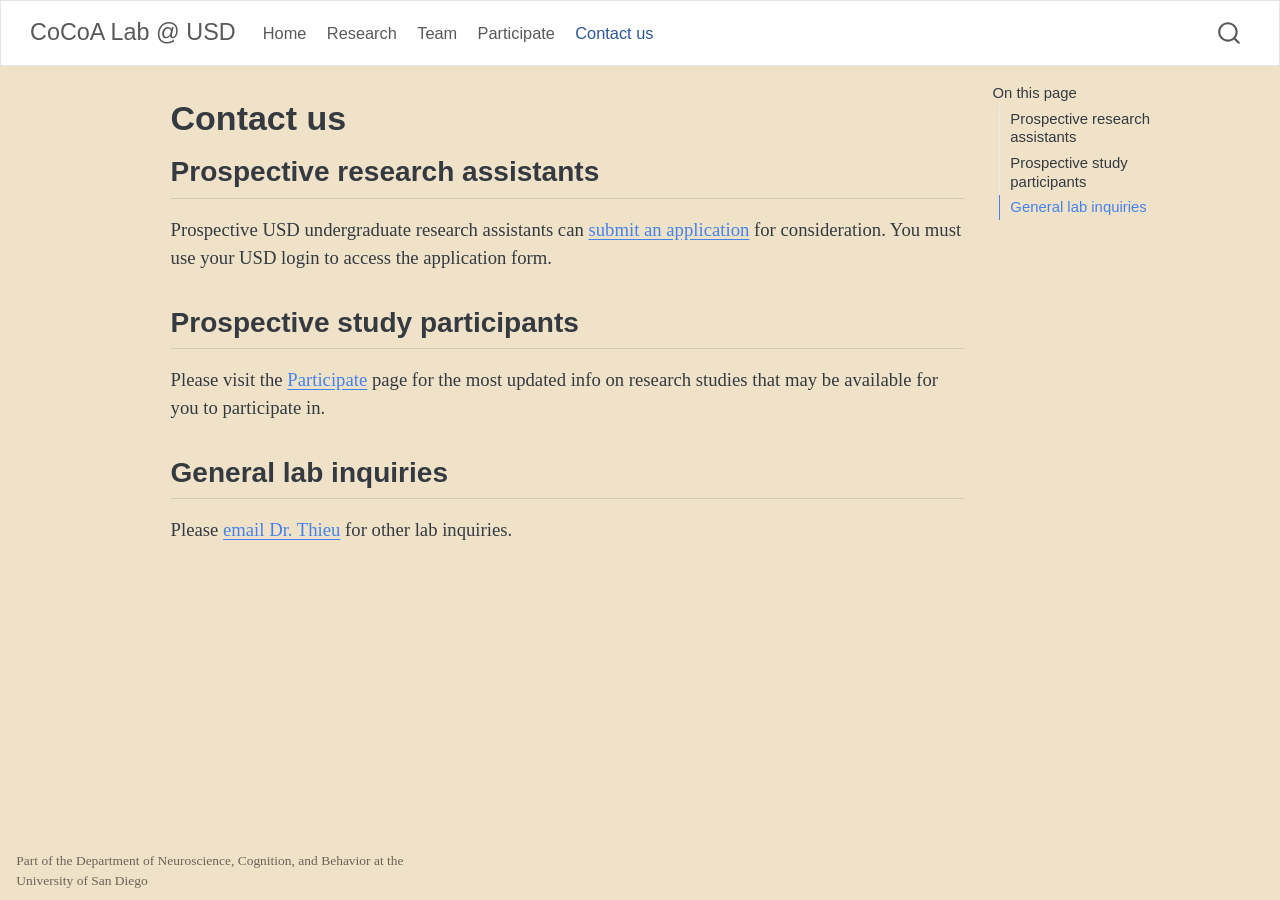
==== contact.html @ 2b6c4a7b "Built site for gh-pages" ====
<!DOCTYPE html>
<html xmlns="http://www.w3.org/1999/xhtml" lang="en" xml:lang="en"><head>

<meta charset="utf-8">
<meta name="generator" content="quarto-1.6.42">

<meta name="viewport" content="width=device-width, initial-scale=1.0, user-scalable=yes">


<title>Contact us – CoCoA Lab @ USD</title>
<style>
code{white-space: pre-wrap;}
span.smallcaps{font-variant: small-caps;}
div.columns{display: flex; gap: min(4vw, 1.5em);}
div.column{flex: auto; overflow-x: auto;}
div.hanging-indent{margin-left: 1.5em; text-indent: -1.5em;}
ul.task-list{list-style: none;}
ul.task-list li input[type="checkbox"] {
  width: 0.8em;
  margin: 0 0.8em 0.2em -1em; /* quarto-specific, see https://github.com/quarto-dev/quarto-cli/issues/4556 */ 
  vertical-align: middle;
}
</style>


<script src="site_libs/quarto-nav/quarto-nav.js"></script>
<script src="site_libs/quarto-nav/headroom.min.js"></script>
<script src="site_libs/clipboard/clipboard.min.js"></script>
<script src="site_libs/quarto-search/autocomplete.umd.js"></script>
<script src="site_libs/quarto-search/fuse.min.js"></script>
<script src="site_libs/quarto-search/quarto-search.js"></script>
<meta name="quarto:offset" content="./">
<script src="site_libs/quarto-html/quarto.js"></script>
<script src="site_libs/quarto-html/popper.min.js"></script>
<script src="site_libs/quarto-html/tippy.umd.min.js"></script>
<script src="site_libs/quarto-html/anchor.min.js"></script>
<link href="site_libs/quarto-html/tippy.css" rel="stylesheet">
<link href="site_libs/quarto-html/quarto-syntax-highlighting-2f5df379a58b258e96c21c0638c20c03.css" rel="stylesheet" id="quarto-text-highlighting-styles">
<script src="site_libs/bootstrap/bootstrap.min.js"></script>
<link href="site_libs/bootstrap/bootstrap-icons.css" rel="stylesheet">
<link href="site_libs/bootstrap/bootstrap-fecd512067ba135b02b8ab2ca2251ede.min.css" rel="stylesheet" append-hash="true" id="quarto-bootstrap" data-mode="light">
<script id="quarto-search-options" type="application/json">{
  "location": "navbar",
  "copy-button": false,
  "collapse-after": 3,
  "panel-placement": "end",
  "type": "overlay",
  "limit": 50,
  "keyboard-shortcut": [
    "f",
    "/",
    "s"
  ],
  "show-item-context": false,
  "language": {
    "search-no-results-text": "No results",
    "search-matching-documents-text": "matching documents",
    "search-copy-link-title": "Copy link to search",
    "search-hide-matches-text": "Hide additional matches",
    "search-more-match-text": "more match in this document",
    "search-more-matches-text": "more matches in this document",
    "search-clear-button-title": "Clear",
    "search-text-placeholder": "",
    "search-detached-cancel-button-title": "Cancel",
    "search-submit-button-title": "Submit",
    "search-label": "Search"
  }
}</script>


<link rel="stylesheet" href="styles.css">
</head>

<body class="nav-fixed">

<div id="quarto-search-results"></div>
  <header id="quarto-header" class="headroom fixed-top">
    <nav class="navbar navbar-expand-lg " data-bs-theme="dark">
      <div class="navbar-container container-fluid">
      <div class="navbar-brand-container mx-auto">
    <a class="navbar-brand" href="./index.html">
    <span class="navbar-title">CoCoA Lab @ USD</span>
    </a>
  </div>
            <div id="quarto-search" class="" title="Search"></div>
          <button class="navbar-toggler" type="button" data-bs-toggle="collapse" data-bs-target="#navbarCollapse" aria-controls="navbarCollapse" role="menu" aria-expanded="false" aria-label="Toggle navigation" onclick="if (window.quartoToggleHeadroom) { window.quartoToggleHeadroom(); }">
  <span class="navbar-toggler-icon"></span>
</button>
          <div class="collapse navbar-collapse" id="navbarCollapse">
            <ul class="navbar-nav navbar-nav-scroll me-auto">
  <li class="nav-item">
    <a class="nav-link" href="./index.html"> 
<span class="menu-text">Home</span></a>
  </li>  
  <li class="nav-item">
    <a class="nav-link" href="./research.html"> 
<span class="menu-text">Research</span></a>
  </li>  
  <li class="nav-item">
    <a class="nav-link" href="./team.html"> 
<span class="menu-text">Team</span></a>
  </li>  
  <li class="nav-item">
    <a class="nav-link" href="./participate.html"> 
<span class="menu-text">Participate</span></a>
  </li>  
  <li class="nav-item">
    <a class="nav-link active" href="./contact.html" aria-current="page"> 
<span class="menu-text">Contact us</span></a>
  </li>  
</ul>
          </div> <!-- /navcollapse -->
            <div class="quarto-navbar-tools">
</div>
      </div> <!-- /container-fluid -->
    </nav>
</header>
<!-- content -->
<div id="quarto-content" class="quarto-container page-columns page-rows-contents page-layout-article page-navbar">
<!-- sidebar -->
<!-- margin-sidebar -->
    <div id="quarto-margin-sidebar" class="sidebar margin-sidebar">
        <nav id="TOC" role="doc-toc" class="toc-active">
    <h2 id="toc-title">On this page</h2>
   
  <ul>
  <li><a href="#prospective-research-assistants" id="toc-prospective-research-assistants" class="nav-link active" data-scroll-target="#prospective-research-assistants">Prospective research assistants</a></li>
  <li><a href="#prospective-study-participants" id="toc-prospective-study-participants" class="nav-link" data-scroll-target="#prospective-study-participants">Prospective study participants</a></li>
  <li><a href="#general-lab-inquiries" id="toc-general-lab-inquiries" class="nav-link" data-scroll-target="#general-lab-inquiries">General lab inquiries</a></li>
  </ul>
</nav>
    </div>
<!-- main -->
<main class="content" id="quarto-document-content">

<header id="title-block-header" class="quarto-title-block default">
<div class="quarto-title">
<h1 class="title">Contact us</h1>
</div>



<div class="quarto-title-meta">

    
  
    
  </div>
  


</header>


<section id="prospective-research-assistants" class="level2">
<h2 class="anchored" data-anchor-id="prospective-research-assistants">Prospective research assistants</h2>
<p>Prospective USD undergraduate research assistants can <a href="https://docs.google.com/forms/d/e/1FAIpQLScPEhmiT6rkjqMjihAvBGpRfWQm33oPi2_DWAbfYHKFksqztg/viewform?usp=dialog">submit an application</a> for consideration. You must use your USD login to access the application form.</p>
</section>
<section id="prospective-study-participants" class="level2">
<h2 class="anchored" data-anchor-id="prospective-study-participants">Prospective study participants</h2>
<p>Please visit the <a href="./participate.html">Participate</a> page for the most updated info on research studies that may be available for you to participate in.</p>
</section>
<section id="general-lab-inquiries" class="level2">
<h2 class="anchored" data-anchor-id="general-lab-inquiries">General lab inquiries</h2>
<p>Please <a href="mailto:mthieu@sandiego.edu">email Dr.&nbsp;Thieu</a> for other lab inquiries.</p>


</section>

</main> <!-- /main -->
<script id="quarto-html-after-body" type="application/javascript">
window.document.addEventListener("DOMContentLoaded", function (event) {
  const toggleBodyColorMode = (bsSheetEl) => {
    const mode = bsSheetEl.getAttribute("data-mode");
    const bodyEl = window.document.querySelector("body");
    if (mode === "dark") {
      bodyEl.classList.add("quarto-dark");
      bodyEl.classList.remove("quarto-light");
    } else {
      bodyEl.classList.add("quarto-light");
      bodyEl.classList.remove("quarto-dark");
    }
  }
  const toggleBodyColorPrimary = () => {
    const bsSheetEl = window.document.querySelector("link#quarto-bootstrap");
    if (bsSheetEl) {
      toggleBodyColorMode(bsSheetEl);
    }
  }
  toggleBodyColorPrimary();  
  const icon = "";
  const anchorJS = new window.AnchorJS();
  anchorJS.options = {
    placement: 'right',
    icon: icon
  };
  anchorJS.add('.anchored');
  const isCodeAnnotation = (el) => {
    for (const clz of el.classList) {
      if (clz.startsWith('code-annotation-')) {                     
        return true;
      }
    }
    return false;
  }
  const onCopySuccess = function(e) {
    // button target
    const button = e.trigger;
    // don't keep focus
    button.blur();
    // flash "checked"
    button.classList.add('code-copy-button-checked');
    var currentTitle = button.getAttribute("title");
    button.setAttribute("title", "Copied!");
    let tooltip;
    if (window.bootstrap) {
      button.setAttribute("data-bs-toggle", "tooltip");
      button.setAttribute("data-bs-placement", "left");
      button.setAttribute("data-bs-title", "Copied!");
      tooltip = new bootstrap.Tooltip(button, 
        { trigger: "manual", 
          customClass: "code-copy-button-tooltip",
          offset: [0, -8]});
      tooltip.show();    
    }
    setTimeout(function() {
      if (tooltip) {
        tooltip.hide();
        button.removeAttribute("data-bs-title");
        button.removeAttribute("data-bs-toggle");
        button.removeAttribute("data-bs-placement");
      }
      button.setAttribute("title", currentTitle);
      button.classList.remove('code-copy-button-checked');
    }, 1000);
    // clear code selection
    e.clearSelection();
  }
  const getTextToCopy = function(trigger) {
      const codeEl = trigger.previousElementSibling.cloneNode(true);
      for (const childEl of codeEl.children) {
        if (isCodeAnnotation(childEl)) {
          childEl.remove();
        }
      }
      return codeEl.innerText;
  }
  const clipboard = new window.ClipboardJS('.code-copy-button:not([data-in-quarto-modal])', {
    text: getTextToCopy
  });
  clipboard.on('success', onCopySuccess);
  if (window.document.getElementById('quarto-embedded-source-code-modal')) {
    const clipboardModal = new window.ClipboardJS('.code-copy-button[data-in-quarto-modal]', {
      text: getTextToCopy,
      container: window.document.getElementById('quarto-embedded-source-code-modal')
    });
    clipboardModal.on('success', onCopySuccess);
  }
    var localhostRegex = new RegExp(/^(?:http|https):\/\/localhost\:?[0-9]*\//);
    var mailtoRegex = new RegExp(/^mailto:/);
      var filterRegex = new RegExp('/' + window.location.host + '/');
    var isInternal = (href) => {
        return filterRegex.test(href) || localhostRegex.test(href) || mailtoRegex.test(href);
    }
    // Inspect non-navigation links and adorn them if external
 	var links = window.document.querySelectorAll('a[href]:not(.nav-link):not(.navbar-brand):not(.toc-action):not(.sidebar-link):not(.sidebar-item-toggle):not(.pagination-link):not(.no-external):not([aria-hidden]):not(.dropdown-item):not(.quarto-navigation-tool):not(.about-link)');
    for (var i=0; i<links.length; i++) {
      const link = links[i];
      if (!isInternal(link.href)) {
        // undo the damage that might have been done by quarto-nav.js in the case of
        // links that we want to consider external
        if (link.dataset.originalHref !== undefined) {
          link.href = link.dataset.originalHref;
        }
      }
    }
  function tippyHover(el, contentFn, onTriggerFn, onUntriggerFn) {
    const config = {
      allowHTML: true,
      maxWidth: 500,
      delay: 100,
      arrow: false,
      appendTo: function(el) {
          return el.parentElement;
      },
      interactive: true,
      interactiveBorder: 10,
      theme: 'quarto',
      placement: 'bottom-start',
    };
    if (contentFn) {
      config.content = contentFn;
    }
    if (onTriggerFn) {
      config.onTrigger = onTriggerFn;
    }
    if (onUntriggerFn) {
      config.onUntrigger = onUntriggerFn;
    }
    window.tippy(el, config); 
  }
  const noterefs = window.document.querySelectorAll('a[role="doc-noteref"]');
  for (var i=0; i<noterefs.length; i++) {
    const ref = noterefs[i];
    tippyHover(ref, function() {
      // use id or data attribute instead here
      let href = ref.getAttribute('data-footnote-href') || ref.getAttribute('href');
      try { href = new URL(href).hash; } catch {}
      const id = href.replace(/^#\/?/, "");
      const note = window.document.getElementById(id);
      if (note) {
        return note.innerHTML;
      } else {
        return "";
      }
    });
  }
  const xrefs = window.document.querySelectorAll('a.quarto-xref');
  const processXRef = (id, note) => {
    // Strip column container classes
    const stripColumnClz = (el) => {
      el.classList.remove("page-full", "page-columns");
      if (el.children) {
        for (const child of el.children) {
          stripColumnClz(child);
        }
      }
    }
    stripColumnClz(note)
    if (id === null || id.startsWith('sec-')) {
      // Special case sections, only their first couple elements
      const container = document.createElement("div");
      if (note.children && note.children.length > 2) {
        container.appendChild(note.children[0].cloneNode(true));
        for (let i = 1; i < note.children.length; i++) {
          const child = note.children[i];
          if (child.tagName === "P" && child.innerText === "") {
            continue;
          } else {
            container.appendChild(child.cloneNode(true));
            break;
          }
        }
        if (window.Quarto?.typesetMath) {
          window.Quarto.typesetMath(container);
        }
        return container.innerHTML
      } else {
        if (window.Quarto?.typesetMath) {
          window.Quarto.typesetMath(note);
        }
        return note.innerHTML;
      }
    } else {
      // Remove any anchor links if they are present
      const anchorLink = note.querySelector('a.anchorjs-link');
      if (anchorLink) {
        anchorLink.remove();
      }
      if (window.Quarto?.typesetMath) {
        window.Quarto.typesetMath(note);
      }
      if (note.classList.contains("callout")) {
        return note.outerHTML;
      } else {
        return note.innerHTML;
      }
    }
  }
  for (var i=0; i<xrefs.length; i++) {
    const xref = xrefs[i];
    tippyHover(xref, undefined, function(instance) {
      instance.disable();
      let url = xref.getAttribute('href');
      let hash = undefined; 
      if (url.startsWith('#')) {
        hash = url;
      } else {
        try { hash = new URL(url).hash; } catch {}
      }
      if (hash) {
        const id = hash.replace(/^#\/?/, "");
        const note = window.document.getElementById(id);
        if (note !== null) {
          try {
            const html = processXRef(id, note.cloneNode(true));
            instance.setContent(html);
          } finally {
            instance.enable();
            instance.show();
          }
        } else {
          // See if we can fetch this
          fetch(url.split('#')[0])
          .then(res => res.text())
          .then(html => {
            const parser = new DOMParser();
            const htmlDoc = parser.parseFromString(html, "text/html");
            const note = htmlDoc.getElementById(id);
            if (note !== null) {
              const html = processXRef(id, note);
              instance.setContent(html);
            } 
          }).finally(() => {
            instance.enable();
            instance.show();
          });
        }
      } else {
        // See if we can fetch a full url (with no hash to target)
        // This is a special case and we should probably do some content thinning / targeting
        fetch(url)
        .then(res => res.text())
        .then(html => {
          const parser = new DOMParser();
          const htmlDoc = parser.parseFromString(html, "text/html");
          const note = htmlDoc.querySelector('main.content');
          if (note !== null) {
            // This should only happen for chapter cross references
            // (since there is no id in the URL)
            // remove the first header
            if (note.children.length > 0 && note.children[0].tagName === "HEADER") {
              note.children[0].remove();
            }
            const html = processXRef(null, note);
            instance.setContent(html);
          } 
        }).finally(() => {
          instance.enable();
          instance.show();
        });
      }
    }, function(instance) {
    });
  }
      let selectedAnnoteEl;
      const selectorForAnnotation = ( cell, annotation) => {
        let cellAttr = 'data-code-cell="' + cell + '"';
        let lineAttr = 'data-code-annotation="' +  annotation + '"';
        const selector = 'span[' + cellAttr + '][' + lineAttr + ']';
        return selector;
      }
      const selectCodeLines = (annoteEl) => {
        const doc = window.document;
        const targetCell = annoteEl.getAttribute("data-target-cell");
        const targetAnnotation = annoteEl.getAttribute("data-target-annotation");
        const annoteSpan = window.document.querySelector(selectorForAnnotation(targetCell, targetAnnotation));
        const lines = annoteSpan.getAttribute("data-code-lines").split(",");
        const lineIds = lines.map((line) => {
          return targetCell + "-" + line;
        })
        let top = null;
        let height = null;
        let parent = null;
        if (lineIds.length > 0) {
            //compute the position of the single el (top and bottom and make a div)
            const el = window.document.getElementById(lineIds[0]);
            top = el.offsetTop;
            height = el.offsetHeight;
            parent = el.parentElement.parentElement;
          if (lineIds.length > 1) {
            const lastEl = window.document.getElementById(lineIds[lineIds.length - 1]);
            const bottom = lastEl.offsetTop + lastEl.offsetHeight;
            height = bottom - top;
          }
          if (top !== null && height !== null && parent !== null) {
            // cook up a div (if necessary) and position it 
            let div = window.document.getElementById("code-annotation-line-highlight");
            if (div === null) {
              div = window.document.createElement("div");
              div.setAttribute("id", "code-annotation-line-highlight");
              div.style.position = 'absolute';
              parent.appendChild(div);
            }
            div.style.top = top - 2 + "px";
            div.style.height = height + 4 + "px";
            div.style.left = 0;
            let gutterDiv = window.document.getElementById("code-annotation-line-highlight-gutter");
            if (gutterDiv === null) {
              gutterDiv = window.document.createElement("div");
              gutterDiv.setAttribute("id", "code-annotation-line-highlight-gutter");
              gutterDiv.style.position = 'absolute';
              const codeCell = window.document.getElementById(targetCell);
              const gutter = codeCell.querySelector('.code-annotation-gutter');
              gutter.appendChild(gutterDiv);
            }
            gutterDiv.style.top = top - 2 + "px";
            gutterDiv.style.height = height + 4 + "px";
          }
          selectedAnnoteEl = annoteEl;
        }
      };
      const unselectCodeLines = () => {
        const elementsIds = ["code-annotation-line-highlight", "code-annotation-line-highlight-gutter"];
        elementsIds.forEach((elId) => {
          const div = window.document.getElementById(elId);
          if (div) {
            div.remove();
          }
        });
        selectedAnnoteEl = undefined;
      };
        // Handle positioning of the toggle
    window.addEventListener(
      "resize",
      throttle(() => {
        elRect = undefined;
        if (selectedAnnoteEl) {
          selectCodeLines(selectedAnnoteEl);
        }
      }, 10)
    );
    function throttle(fn, ms) {
    let throttle = false;
    let timer;
      return (...args) => {
        if(!throttle) { // first call gets through
            fn.apply(this, args);
            throttle = true;
        } else { // all the others get throttled
            if(timer) clearTimeout(timer); // cancel #2
            timer = setTimeout(() => {
              fn.apply(this, args);
              timer = throttle = false;
            }, ms);
        }
      };
    }
      // Attach click handler to the DT
      const annoteDls = window.document.querySelectorAll('dt[data-target-cell]');
      for (const annoteDlNode of annoteDls) {
        annoteDlNode.addEventListener('click', (event) => {
          const clickedEl = event.target;
          if (clickedEl !== selectedAnnoteEl) {
            unselectCodeLines();
            const activeEl = window.document.querySelector('dt[data-target-cell].code-annotation-active');
            if (activeEl) {
              activeEl.classList.remove('code-annotation-active');
            }
            selectCodeLines(clickedEl);
            clickedEl.classList.add('code-annotation-active');
          } else {
            // Unselect the line
            unselectCodeLines();
            clickedEl.classList.remove('code-annotation-active');
          }
        });
      }
  const findCites = (el) => {
    const parentEl = el.parentElement;
    if (parentEl) {
      const cites = parentEl.dataset.cites;
      if (cites) {
        return {
          el,
          cites: cites.split(' ')
        };
      } else {
        return findCites(el.parentElement)
      }
    } else {
      return undefined;
    }
  };
  var bibliorefs = window.document.querySelectorAll('a[role="doc-biblioref"]');
  for (var i=0; i<bibliorefs.length; i++) {
    const ref = bibliorefs[i];
    const citeInfo = findCites(ref);
    if (citeInfo) {
      tippyHover(citeInfo.el, function() {
        var popup = window.document.createElement('div');
        citeInfo.cites.forEach(function(cite) {
          var citeDiv = window.document.createElement('div');
          citeDiv.classList.add('hanging-indent');
          citeDiv.classList.add('csl-entry');
          var biblioDiv = window.document.getElementById('ref-' + cite);
          if (biblioDiv) {
            citeDiv.innerHTML = biblioDiv.innerHTML;
          }
          popup.appendChild(citeDiv);
        });
        return popup.innerHTML;
      });
    }
  }
});
</script>
</div> <!-- /content -->
<footer class="footer">
  <div class="nav-footer">
    <div class="nav-footer-left">
<p>Part of the Department of Neuroscience, Cognition, and Behavior at the University of San Diego</p>
</div>   
    <div class="nav-footer-center">
      &nbsp;
    </div>
    <div class="nav-footer-right">
      &nbsp;
    </div>
  </div>
</footer>




</body></html>
---- site_libs/quarto-html/tippy.css ----
.tippy-box[data-animation=fade][data-state=hidden]{opacity:0}[data-tippy-root]{max-width:calc(100vw - 10px)}.tippy-box{position:relative;background-color:#333;color:#fff;border-radius:4px;font-size:14px;line-height:1.4;white-space:normal;outline:0;transition-property:transform,visibility,opacity}.tippy-box[data-placement^=top]>.tippy-arrow{bottom:0}.tippy-box[data-placement^=top]>.tippy-arrow:before{bottom:-7px;left:0;border-width:8px 8px 0;border-top-color:initial;transform-origin:center top}.tippy-box[data-placement^=bottom]>.tippy-arrow{top:0}.tippy-box[data-placement^=bottom]>.tippy-arrow:before{top:-7px;left:0;border-width:0 8px 8px;border-bottom-color:initial;transform-origin:center bottom}.tippy-box[data-placement^=left]>.tippy-arrow{right:0}.tippy-box[data-placement^=left]>.tippy-arrow:before{border-width:8px 0 8px 8px;border-left-color:initial;right:-7px;transform-origin:center left}.tippy-box[data-placement^=right]>.tippy-arrow{left:0}.tippy-box[data-placement^=right]>.tippy-arrow:before{left:-7px;border-width:8px 8px 8px 0;border-right-color:initial;transform-origin:center right}.tippy-box[data-inertia][data-state=visible]{transition-timing-function:cubic-bezier(.54,1.5,.38,1.11)}.tippy-arrow{width:16px;height:16px;color:#333}.tippy-arrow:before{content:"";position:absolute;border-color:transparent;border-style:solid}.tippy-content{position:relative;padding:5px 9px;z-index:1}
---- site_libs/quarto-html/quarto-syntax-highlighting-2f5df379a58b258e96c21c0638c20c03.css ----
/* quarto syntax highlight colors */
:root {
  --quarto-hl-ot-color: #003B4F;
  --quarto-hl-at-color: #657422;
  --quarto-hl-ss-color: #20794D;
  --quarto-hl-an-color: #5E5E5E;
  --quarto-hl-fu-color: #4758AB;
  --quarto-hl-st-color: #20794D;
  --quarto-hl-cf-color: #003B4F;
  --quarto-hl-op-color: #5E5E5E;
  --quarto-hl-er-color: #AD0000;
  --quarto-hl-bn-color: #AD0000;
  --quarto-hl-al-color: #AD0000;
  --quarto-hl-va-color: #111111;
  --quarto-hl-bu-color: inherit;
  --quarto-hl-ex-color: inherit;
  --quarto-hl-pp-color: #AD0000;
  --quarto-hl-in-color: #5E5E5E;
  --quarto-hl-vs-color: #20794D;
  --quarto-hl-wa-color: #5E5E5E;
  --quarto-hl-do-color: #5E5E5E;
  --quarto-hl-im-color: #00769E;
  --quarto-hl-ch-color: #20794D;
  --quarto-hl-dt-color: #AD0000;
  --quarto-hl-fl-color: #AD0000;
  --quarto-hl-co-color: #5E5E5E;
  --quarto-hl-cv-color: #5E5E5E;
  --quarto-hl-cn-color: #8f5902;
  --quarto-hl-sc-color: #5E5E5E;
  --quarto-hl-dv-color: #AD0000;
  --quarto-hl-kw-color: #003B4F;
}

/* other quarto variables */
:root {
  --quarto-font-monospace: SFMono-Regular, Menlo, Monaco, Consolas, "Liberation Mono", "Courier New", monospace;
}

pre > code.sourceCode > span {
  color: #003B4F;
}

code span {
  color: #003B4F;
}

code.sourceCode > span {
  color: #003B4F;
}

div.sourceCode,
div.sourceCode pre.sourceCode {
  color: #003B4F;
}

code span.ot {
  color: #003B4F;
  font-style: inherit;
}

code span.at {
  color: #657422;
  font-style: inherit;
}

code span.ss {
  color: #20794D;
  font-style: inherit;
}

code span.an {
  color: #5E5E5E;
  font-style: inherit;
}

code span.fu {
  color: #4758AB;
  font-style: inherit;
}

code span.st {
  color: #20794D;
  font-style: inherit;
}

code span.cf {
  color: #003B4F;
  font-weight: bold;
  font-style: inherit;
}

code span.op {
  color: #5E5E5E;
  font-style: inherit;
}

code span.er {
  color: #AD0000;
  font-style: inherit;
}

code span.bn {
  color: #AD0000;
  font-style: inherit;
}

code span.al {
  color: #AD0000;
  font-style: inherit;
}

code span.va {
  color: #111111;
  font-style: inherit;
}

code span.bu {
  font-style: inherit;
}

code span.ex {
  font-style: inherit;
}

code span.pp {
  color: #AD0000;
  font-style: inherit;
}

code span.in {
  color: #5E5E5E;
  font-style: inherit;
}

code span.vs {
  color: #20794D;
  font-style: inherit;
}

code span.wa {
  color: #5E5E5E;
  font-style: italic;
}

code span.do {
  color: #5E5E5E;
  font-style: italic;
}

code span.im {
  color: #00769E;
  font-style: inherit;
}

code span.ch {
  color: #20794D;
  font-style: inherit;
}

code span.dt {
  color: #AD0000;
  font-style: inherit;
}

code span.fl {
  color: #AD0000;
  font-style: inherit;
}

code span.co {
  color: #5E5E5E;
  font-style: inherit;
}

code span.cv {
  color: #5E5E5E;
  font-style: italic;
}

code span.cn {
  color: #8f5902;
  font-style: inherit;
}

code span.sc {
  color: #5E5E5E;
  font-style: inherit;
}

code span.dv {
  color: #AD0000;
  font-style: inherit;
}

code span.kw {
  color: #003B4F;
  font-weight: bold;
  font-style: inherit;
}

.prevent-inlining {
  content: "</";
}

/*# sourceMappingURL=35eb38a806ee71ea6d2563be2308c832.css.map */
---- styles.css ----
/* css styles */
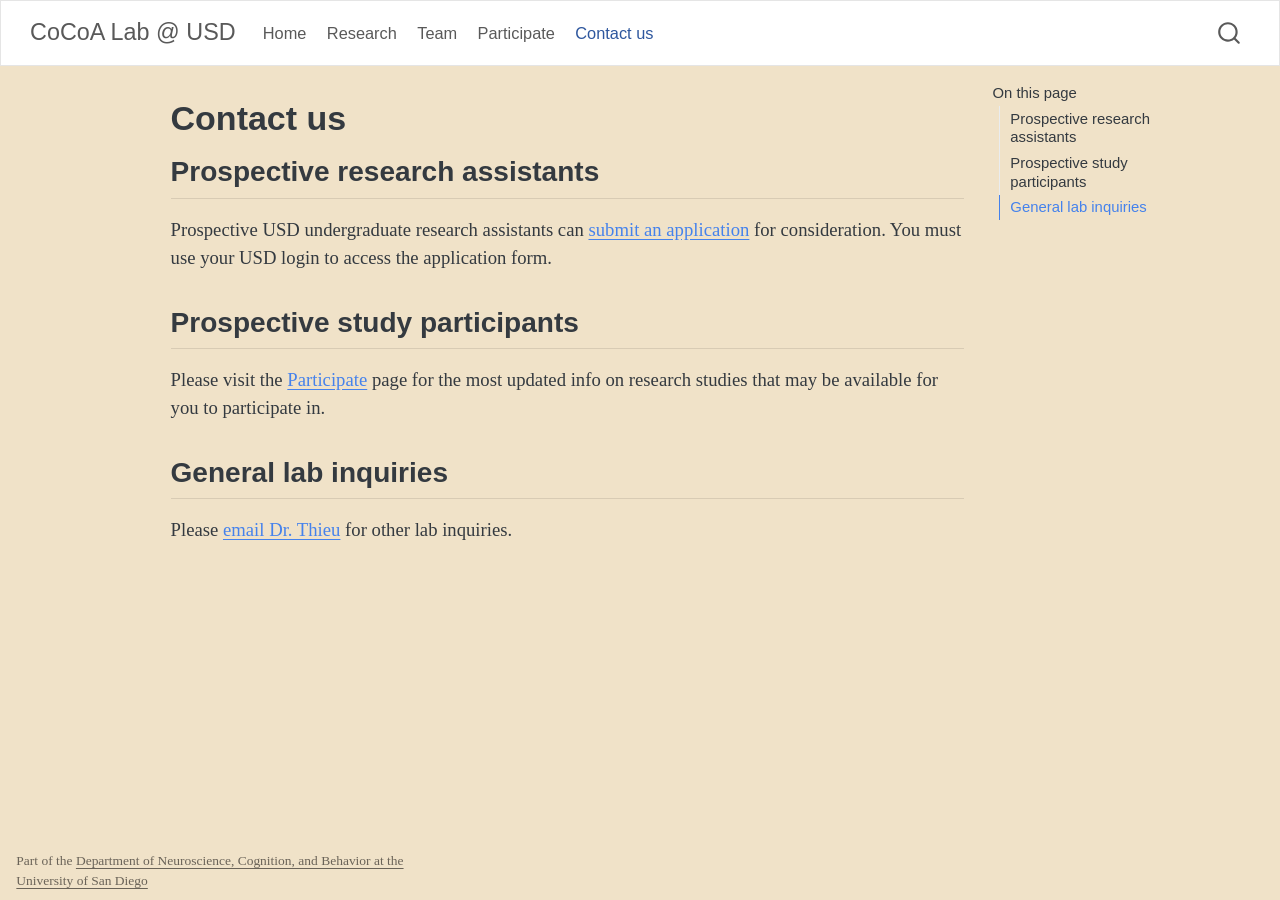
==== commit 1fa40aac: "Built site for gh-pages" ====
--- a/contact.html
+++ b/contact.html
@@ -38,7 +38,7 @@
 <link href="site_libs/quarto-html/quarto-syntax-highlighting-2f5df379a58b258e96c21c0638c20c03.css" rel="stylesheet" id="quarto-text-highlighting-styles">
 <script src="site_libs/bootstrap/bootstrap.min.js"></script>
 <link href="site_libs/bootstrap/bootstrap-icons.css" rel="stylesheet">
-<link href="site_libs/bootstrap/bootstrap-fecd512067ba135b02b8ab2ca2251ede.min.css" rel="stylesheet" append-hash="true" id="quarto-bootstrap" data-mode="light">
+<link href="site_libs/bootstrap/bootstrap-e31651451b1adc1ac1e393b23e12a08d.min.css" rel="stylesheet" append-hash="true" id="quarto-bootstrap" data-mode="light">
 <script id="quarto-search-options" type="application/json">{
   "location": "navbar",
   "copy-button": false,
@@ -258,7 +258,7 @@
   }
     var localhostRegex = new RegExp(/^(?:http|https):\/\/localhost\:?[0-9]*\//);
     var mailtoRegex = new RegExp(/^mailto:/);
-      var filterRegex = new RegExp('/' + window.location.host + '/');
+      var filterRegex = new RegExp("https:\/\/monicathieu\.github\.io\/lab-website\/");
     var isInternal = (href) => {
         return filterRegex.test(href) || localhostRegex.test(href) || mailtoRegex.test(href);
     }
@@ -589,7 +589,7 @@
 <footer class="footer">
   <div class="nav-footer">
     <div class="nav-footer-left">
-<p>Part of the Department of Neuroscience, Cognition, and Behavior at the University of San Diego</p>
+<p>Part of the <a href="https://www.sandiego.edu/cas/neuroscience-cognition-behavior/">Department of Neuroscience, Cognition, and Behavior at the University of San Diego</a></p>
 </div>   
     <div class="nav-footer-center">
       &nbsp;
